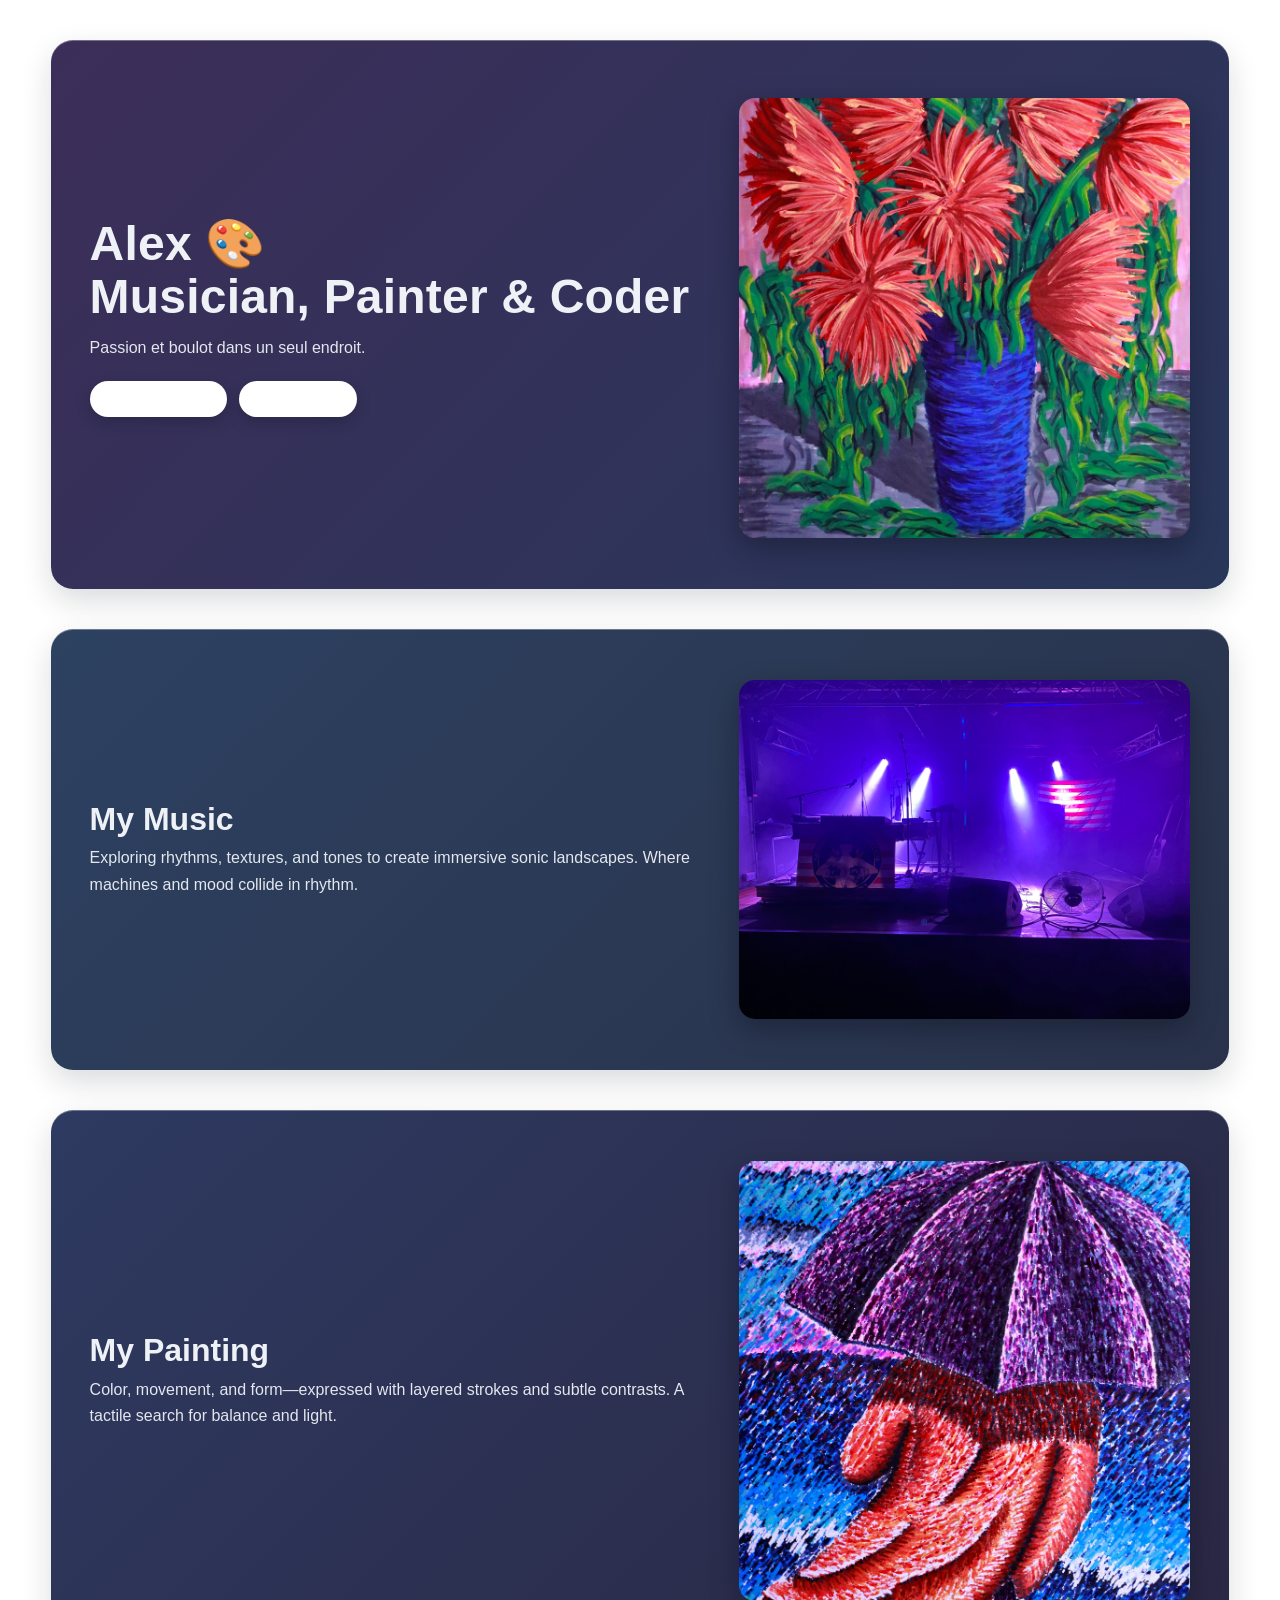
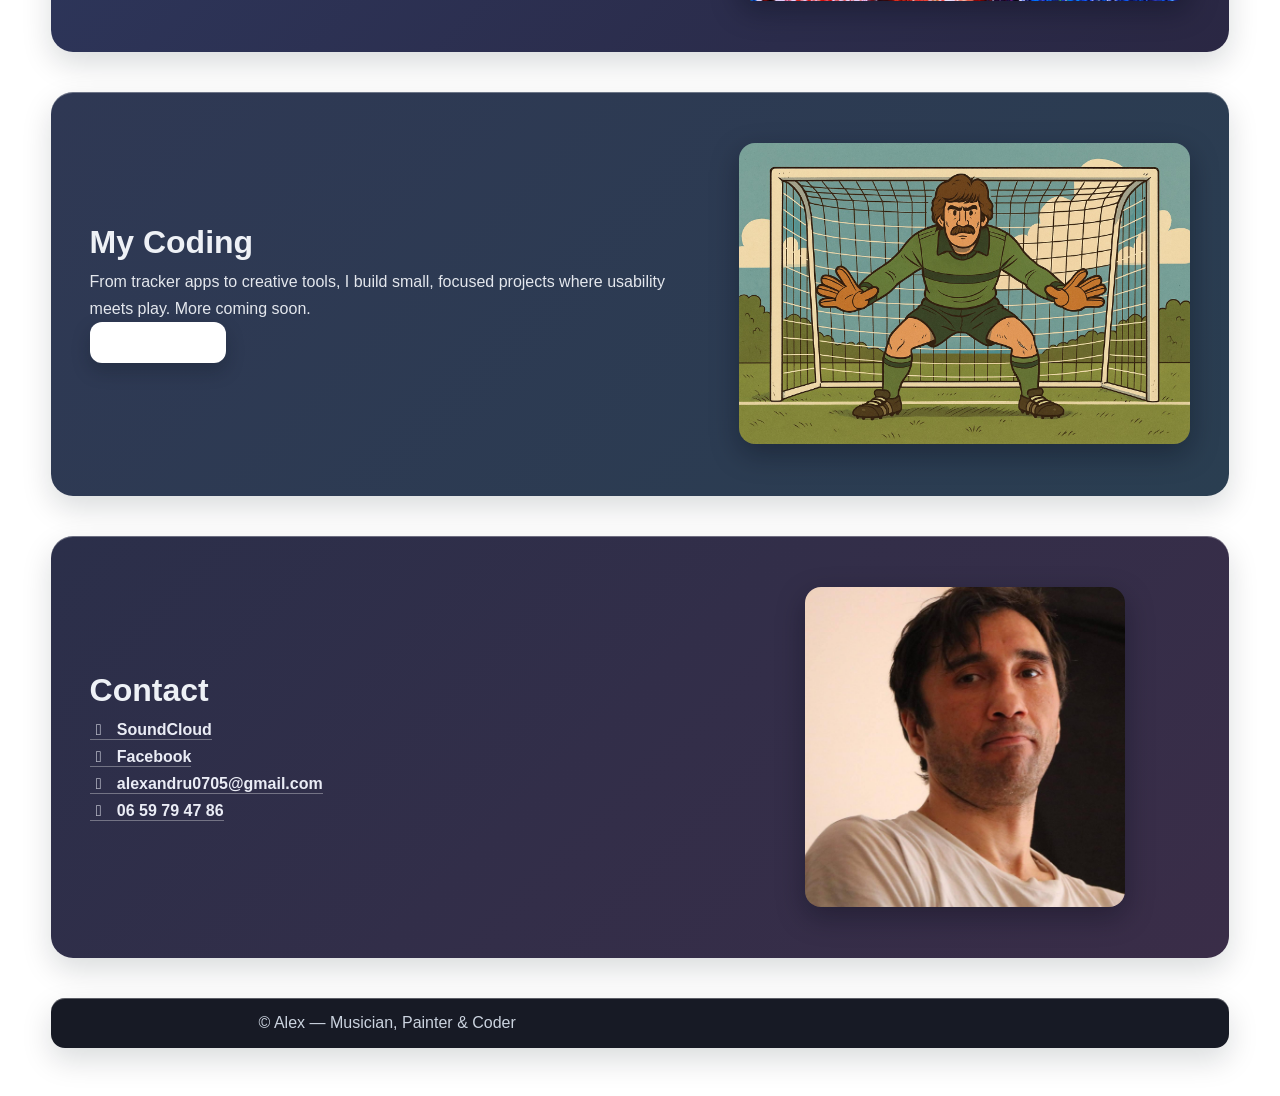
==== index.html @ 6da7e9a9 "Hero: add labeled SoundCloud and Facebook pills" ====
<!doctype html>
<html lang="en">
<head>
  <meta charset="utf-8" />
  <meta name="viewport" content="width=device-width, initial-scale=1" />
  <title>Alex — Musician, Painter & Coder</title>

  <!-- Fonts & Icons -->
  <link rel="stylesheet" href="assets/css/fontawesome-all.min.css" />

  <!-- Main styles -->
  <link rel="stylesheet" href="assets/css/main.css" />
  <meta name="description" content="Alex — Musician, Painter & Coder. Passion et boulot dans un seul endroit." />
</head>
<body>
  <div id="page-wrapper">
    <div id="wrapper">

      <!-- 1) HERO -->
      <section class="panel banner hero color1-alt">
        <div class="content">
          <h1 class="major">
            Alex 🎨<br />
            Musician, Painter &amp; Coder
          </h1>
          <p>Passion et boulot dans un seul endroit.</p>

          <ul class="actions hero-icons">
           <li>
             <a class="pill" href="https://soundcloud.com/chambre-quarante-six" target="_blank" rel="noopener">
              <i class="fab fa-soundcloud"></i>
                <span>SoundCloud</span>
             </a>
           </li>
           <li>
             <a class="pill" href="https://www.facebook.com/yourprofile" target="_blank" rel="noopener">
              <i class="fab fa-facebook-f"></i>
                <span>Facebook</span>
            </a>
           </li>
          </ul>
        </div>

        <div class="image">
          <img src="images/hero.JPG" alt="Hero artwork" />
        </div>
      </section>

      <!-- 2) MUSIC -->
      <section class="panel color2-alt">
        <div class="content">
          <h2 class="major">My Music</h2>
          <p>
            Exploring rhythms, textures, and tones to create immersive sonic landscapes.
            Where machines and mood collide in rhythm.
          </p>
        </div>
        <div class="image">
          <img src="images/music.jpg" alt="Live performance" />
        </div>
      </section>

      <!-- 3) PAINTING -->
      <section class="panel color3-alt">
        <div class="content">
          <h2 class="major">My Painting</h2>
          <p>
            Color, movement, and form—expressed with layered strokes and subtle contrasts.
            A tactile search for balance and light.
          </p>
        </div>
        <div class="image">
          <img src="images/painting.JPG" alt="Painting by Alex" />
        </div>
      </section>

      <!-- 4) CODING -->
      <section class="panel color2b-alt">
        <div class="content">
          <h2 class="major">My Coding</h2>
          <p>
            From tracker apps to creative tools, I build small, focused projects where usability meets play.
            More coming soon.
          </p>
          <a class="button" href="#" aria-label="View projects">View projects</a>
        </div>
        <div class="image">
          <img src="images/Dukadam.jpg" alt="Cartoon goalkeeper illustration" />
        </div>
      </section>

      <!-- 5) CONTACT -->
      <section class="panel color4-alt">
        <div class="content">
          <h2 class="major">Contact</h2>

          <ul class="contact-list">
            <li>
              <a href="https://soundcloud.com/" target="_blank" rel="noopener">
                <i class="fab fa-soundcloud"></i> SoundCloud
              </a>
            </li>
            <li>
              <a href="https://facebook.com/" target="_blank" rel="noopener">
                <i class="fab fa-facebook-f"></i> Facebook
              </a>
            </li>
            <li>
              <a href="mailto:alexandru0705@gmail.com">
                <i class="far fa-envelope"></i> alexandru0705@gmail.com
              </a>
            </li>
            <li>
              <a href="tel:+33659794786">
                <i class="fas fa-phone"></i> 06 59 79 47 86
              </a>
            </li>
          </ul>
        </div>

        <div class="image image-portrait">
          <img src="images/Alex.jpg" alt="Alex portrait" />
        </div>
      </section>

      <footer class="panel footer color4b-alt">
        <p>© Alex — Musician, Painter & Coder</p>
      </footer>

    </div>
  </div>
</body>
</html>
---- assets/css/main.css ----
/* =============== RESET =============== */
* { margin: 0; padding: 0; box-sizing: border-box; }

html, body { height: 100%; }

body {
  font-family: -apple-system, BlinkMacSystemFont, "Segoe UI", Roboto, Inter, Arial, sans-serif;
  background: #fff;         /* no dull grey — clean base */
  color: #0f1115;
  -webkit-font-smoothing: antialiased;
  -moz-osx-font-smoothing: grayscale;
}

/* =============== WRAPPER =============== */
#page-wrapper { width: 100%; overflow-x: hidden; }
#wrapper      { width: 100%; }

/* Shared card panel layout: text left, image right */
.panel {
  width: min(1200px, 92%);
  margin: 2.5rem auto;
  padding: 3.2rem clamp(1.5rem, 3vw, 3rem);
  display: grid;
  grid-template-columns: 1.15fr 0.85fr;
  align-items: center;
  gap: clamp(1.5rem, 3vw, 3rem);
  border-radius: 22px;
  box-shadow:
    0 12px 30px rgba(10, 20, 30, 0.15),
    0 1px 0 rgba(255, 255, 255, 0.3) inset;
  position: relative;
  isolation: isolate;
}

/* Soft gradient “ethereal” skins */
.color1-alt {
  background: linear-gradient(135deg, #3c2e59 0%, #28365a 100%);
  color: #eef1f6;
}
.color2-alt {
  background: linear-gradient(135deg, #2d4161 0%, #29324a 100%);
  color: #eef1f6;
}
.color3-alt {
  background: linear-gradient(135deg, #2e3a61 0%, #2a2743 100%);
  color: #eef1f6;
}
.color2b-alt {
  background: linear-gradient(135deg, #2f3854 0%, #2a3e51 100%);
  color: #eef1f6;
}
.color4-alt {
  background: linear-gradient(135deg, #2b2f4a 0%, #3a2d48 100%);
  color: #eef1f6;
}
.color4b-alt {
  background: #171a25;
  color: #cbd3df;
  width: min(1200px, 92%);
  margin: 1.5rem auto 3rem;
  padding: 1rem 1.25rem;
  border-radius: 14px;
  text-align: center;
}

/* Content column */
.panel .content { max-width: 640px; }
.panel .content p { line-height: 1.65; opacity: 0.95; }

/* Headings */
h1.major {
  font-size: clamp(1.9rem, 3.2vw + 0.6rem, 3rem);
  line-height: 1.1;
  letter-spacing: 0.2px;
  margin-bottom: 0.75rem;
}
h2.major {
  font-size: clamp(1.4rem, 2.2vw + 0.6rem, 2rem);
  line-height: 1.15;
  margin-bottom: 0.5rem;
}

/* Image column */
.panel .image {
  text-align: right;
}
.panel .image img {
  width: 100%;
  max-height: 440px;
  object-fit: cover;
  border-radius: 16px;
  box-shadow: 0 10px 28px rgba(5, 10, 20, 0.35);
  display: block;
}
.image-portrait img {
  max-width: 320px;
  max-height: 420px;
  object-fit: cover;
  margin-inline: auto;
  border-radius: 18px;
}

/* Hero tweaks */
.banner.hero {
  padding-top: 3.6rem;
}
.banner.hero .content p { margin-top: 0.4rem; margin-bottom: 1.2rem; }

/* Icon pills */
.hero-icons {
  list-style: none;
  display: flex;
  gap: 0.75rem;
  margin-top: 0.6rem;
}
.pill {
  --pill-bg: #ffffff;
  --pill-fg: #1b2330;
  display: inline-flex;
  gap: 0.5rem;
  align-items: center;
  padding: 0.55rem 0.9rem;
  border-radius: 999px;
  background: var(--pill-bg);
  color: var(--pill-fg);
  text-decoration: none;
  font-weight: 600;
  box-shadow: 0 6px 14px rgba(10, 20, 30, 0.25);
}
.pill:hover { transform: translateY(-1px); }
.pill i { font-size: 1rem; }

/* Generic button */
.button {
  display: inline-block;
  background: #ffffff;
  color: #1b2230;
  font-weight: 700;
  padding: 0.7rem 1.05rem;
  border-radius: 12px;
  text-decoration: none;
  box-shadow: 0 8px 18px rgba(10, 18, 28, 0.25);
}
.button:hover { transform: translateY(-1px); }

/* Contact list */
.contact-list {
  list-style: none;
  margin-top: 0.75rem;
  display: grid;
  gap: 0.5rem;
}
.contact-list li a {
  display: inline-flex;
  gap: 0.55rem;
  align-items: center;
  text-decoration: none;
  color: #f5f7ff;
  font-weight: 600;
  opacity: 0.95;
}
.contact-list li a:hover { opacity: 1; }
.contact-list i { width: 1.15em; text-align: center; }

/* Accessibility: keep link text readable on gradients */
.panel a { color: #fff; text-decoration: none; border-bottom: 1px solid rgba(255,255,255,.35); }
.panel a:hover { border-bottom-color: rgba(255,255,255,.7); }

/* =============== RESPONSIVE =============== */
@media (max-width: 960px) {
  .panel {
    grid-template-columns: 1fr;
    text-align: center;
  }
  .panel .image { order: 2; text-align: center; }
  .panel .content { order: 1; justify-self: center; }
  .hero-icons { justify-content: center; }
}
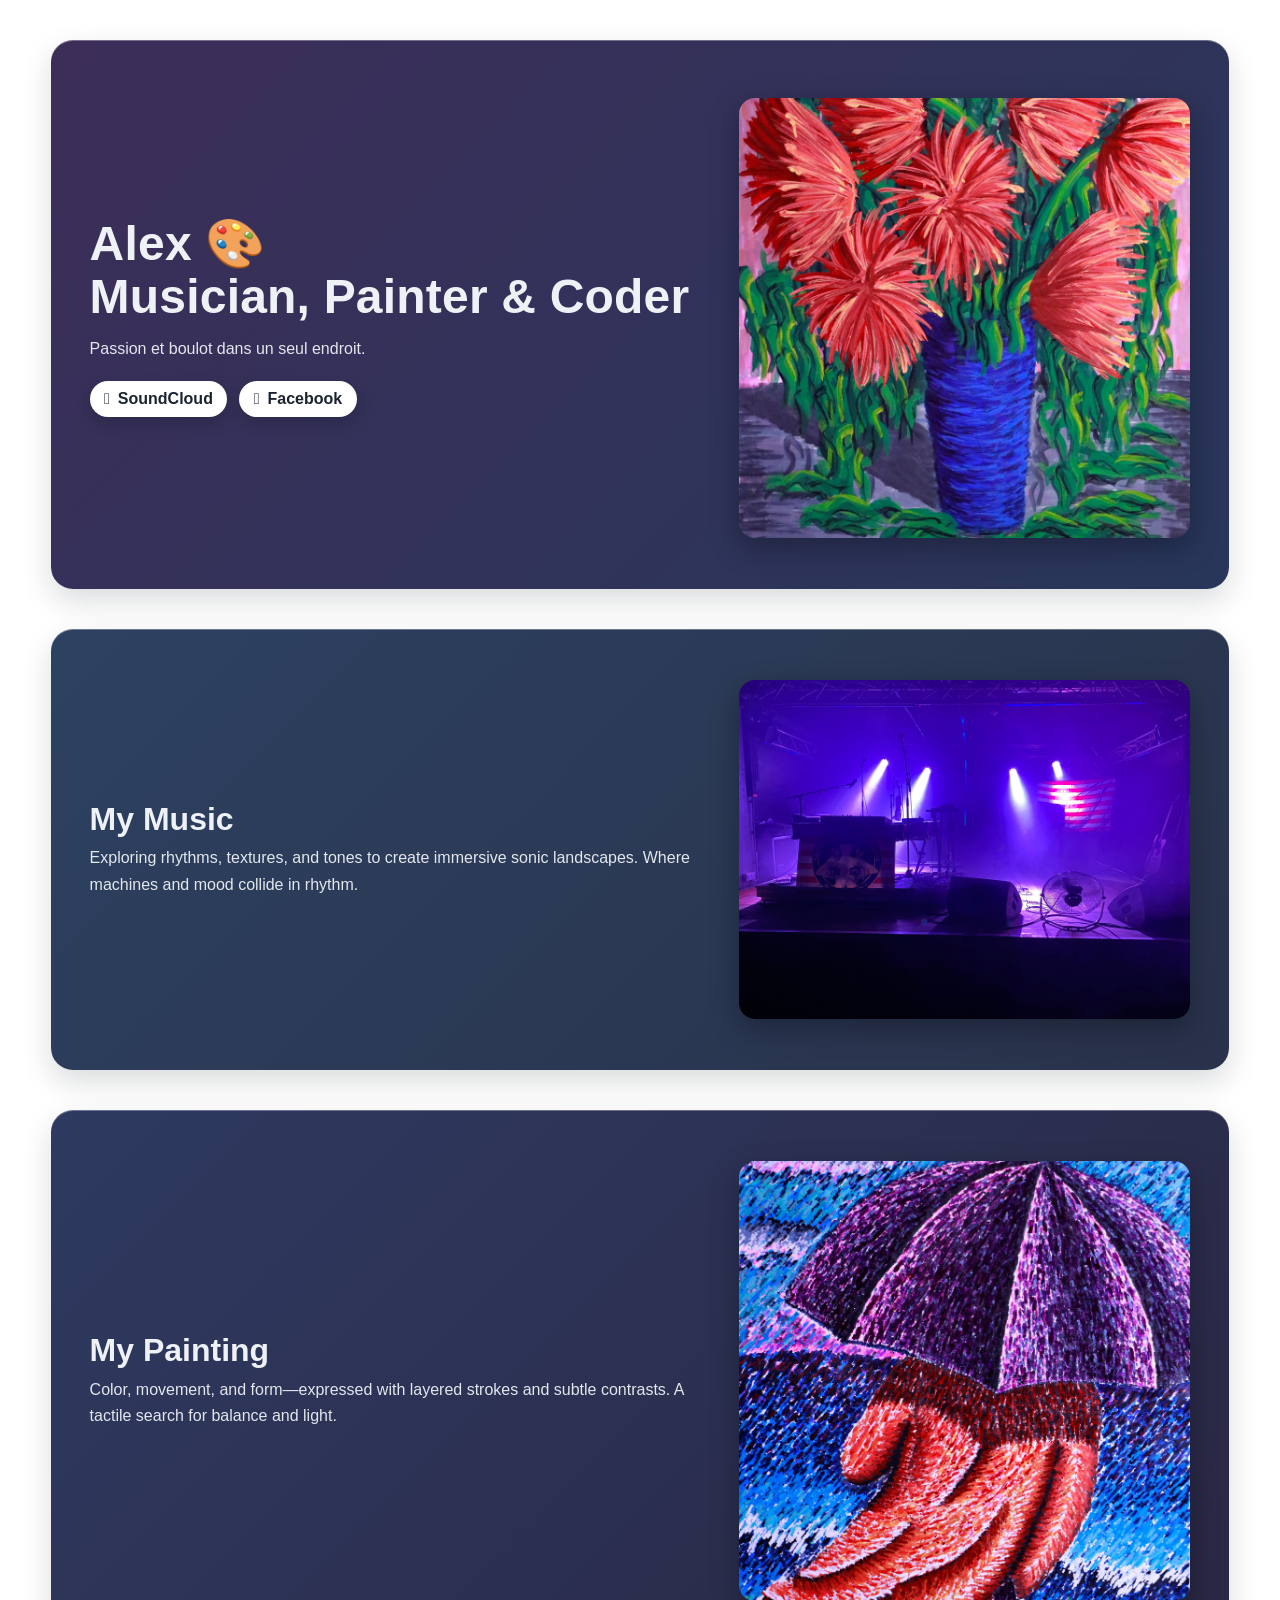
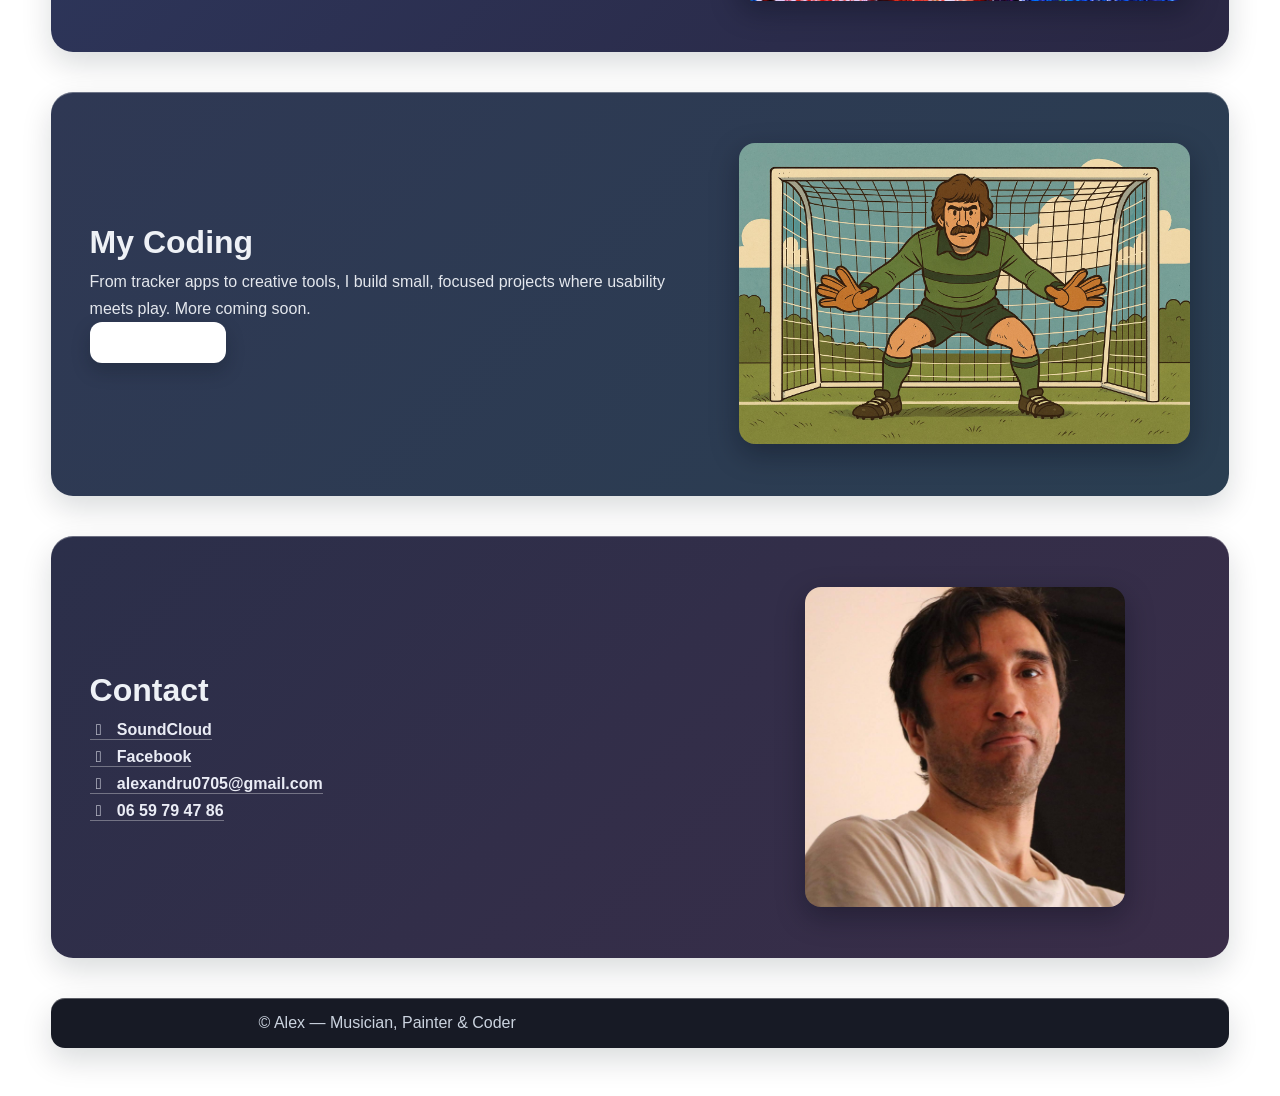
==== commit 58b82271: "Update Facebook link in index.html" ====
--- a/index.html
+++ b/index.html
@@ -33,7 +33,7 @@
              </a>
            </li>
            <li>
-             <a class="pill" href="https://www.facebook.com/yourprofile" target="_blank" rel="noopener">
+             <a class="pill" href="https://www.facebook.com/lachambre46/" target="_blank" rel="noopener">
               <i class="fab fa-facebook-f"></i>
                 <span>Facebook</span>
             </a>
--- a/assets/css/main.css
+++ b/assets/css/main.css
@@ -175,4 +175,16 @@
   .panel .image { order: 2; text-align: center; }
   .panel .content { order: 1; justify-self: center; }
   .hero-icons { justify-content: center; }
-}+}
+/* --- Pill text fix (override .panel a) --- */
+.panel a.pill {
+  color: var(--pill-fg) !important;
+  border-bottom: none !important;
+}
+.panel a.pill:hover { border-bottom: none !important; }
+.panel a.pill i { color: var(--pill-fg); }
+/* --- Pill text fix (override generic .panel a) --- */
+.panel a.pill { color: var(--pill-fg) !important; border-bottom: none !important; }
+.panel a.pill:hover { border-bottom: none !important; }
+.panel a.pill i { color: var(--pill-fg); }
+.hero-icons .pill span { display: inline; white-space: nowrap; }
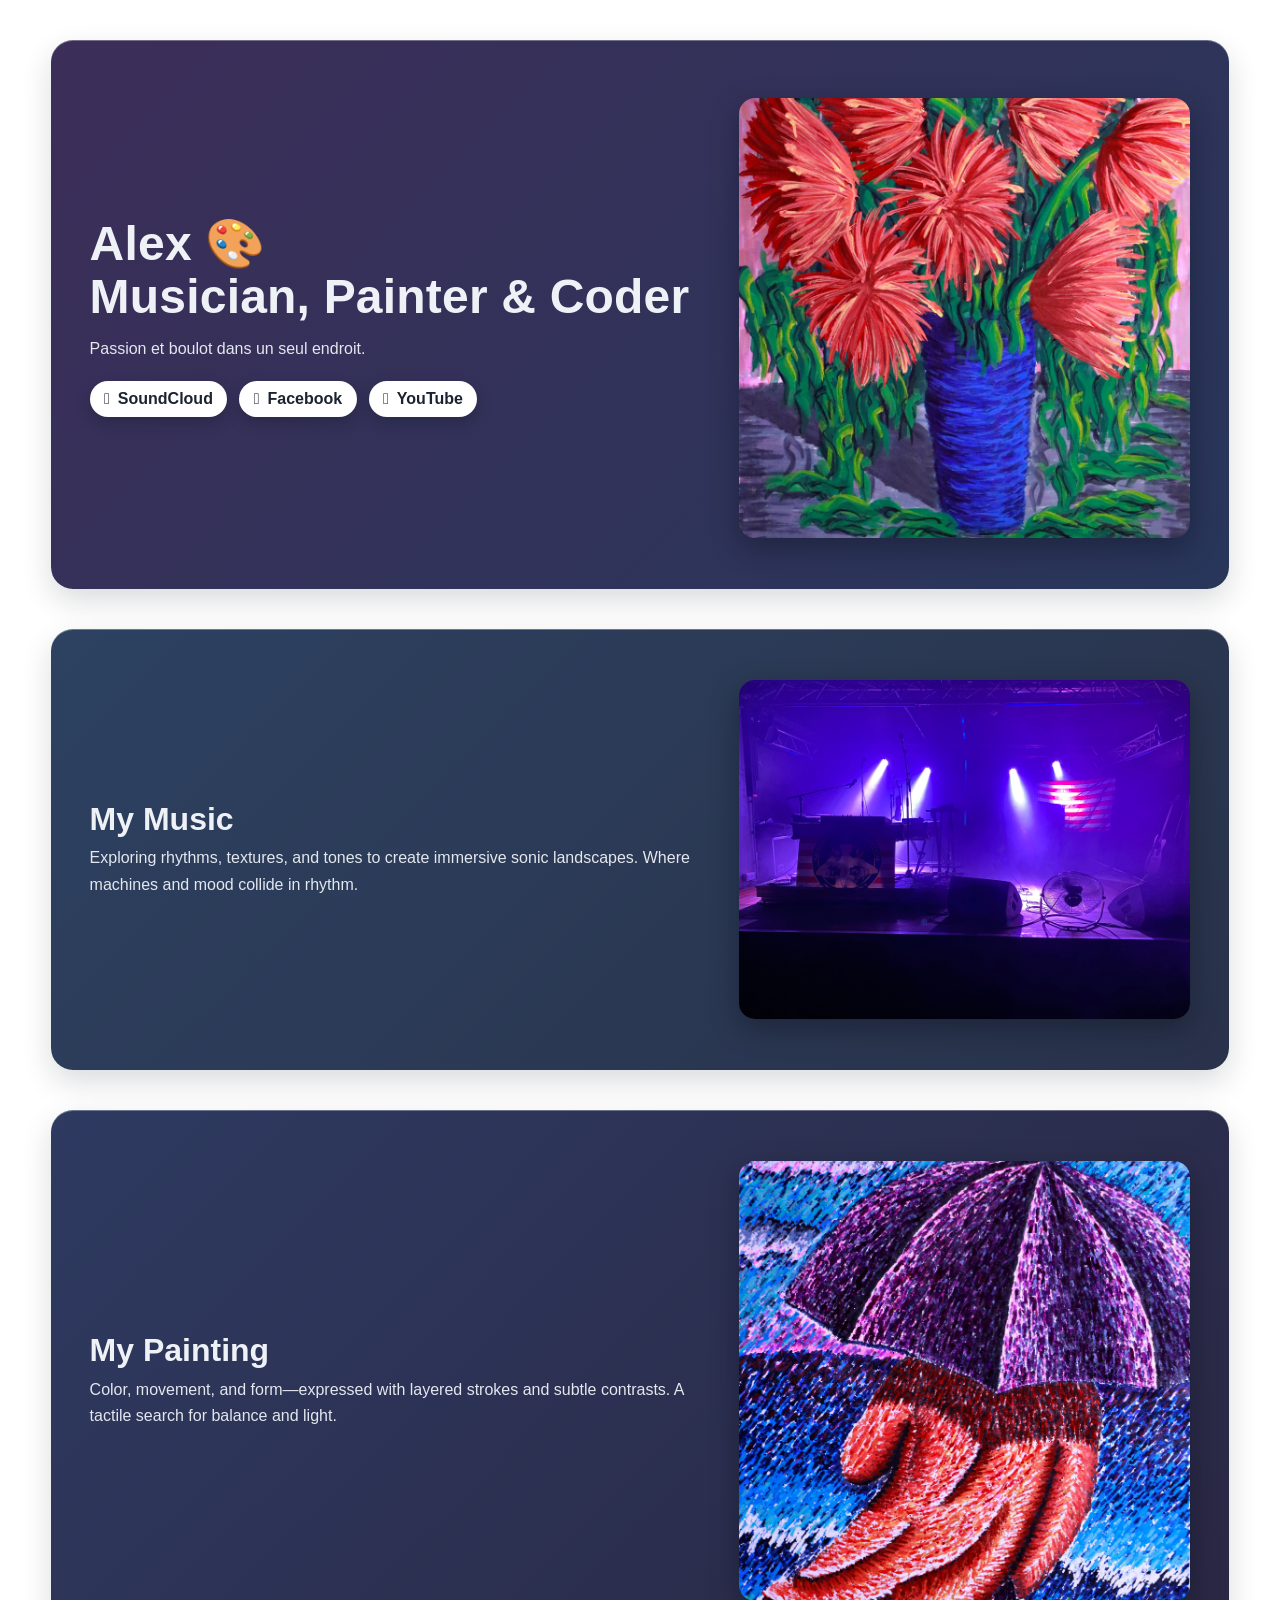
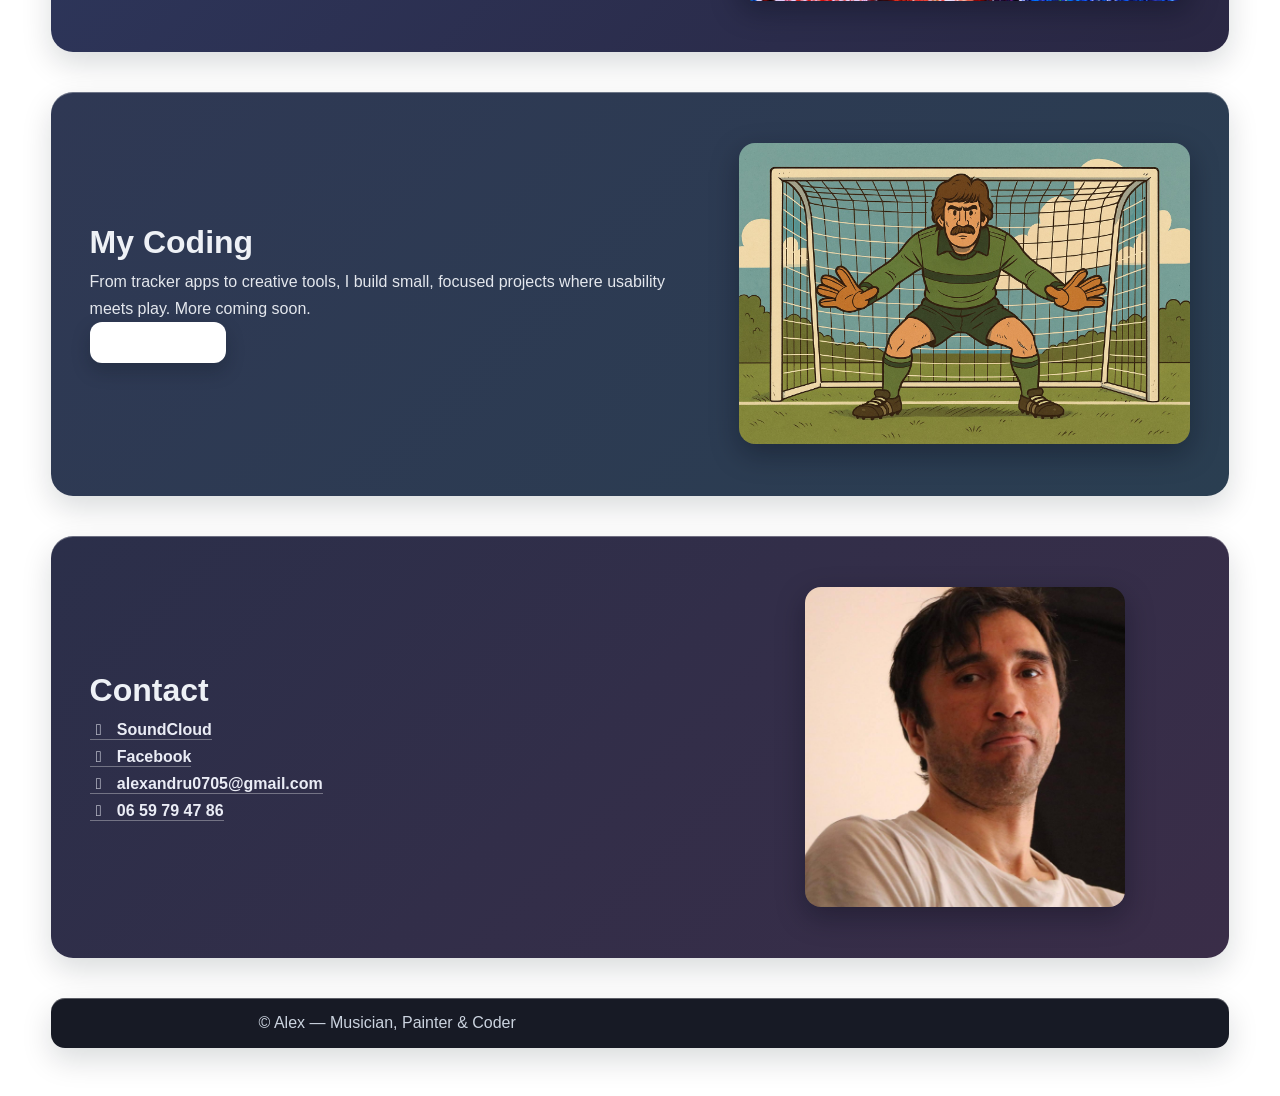
==== commit 28e4afd9: "Add YouTube link in hero block" ====
--- a/index.html
+++ b/index.html
@@ -37,6 +37,12 @@
               <i class="fab fa-facebook-f"></i>
                 <span>Facebook</span>
             </a>
+           </li>
+           <li>
+             <a class="pill" href="https://www.youtube.com/@chambre466" target="_blank" rel="noopener">
+              <i class="fab fa-youtube"></i>
+                <span>YouTube</span>
+             </a>
            </li>
           </ul>
         </div>
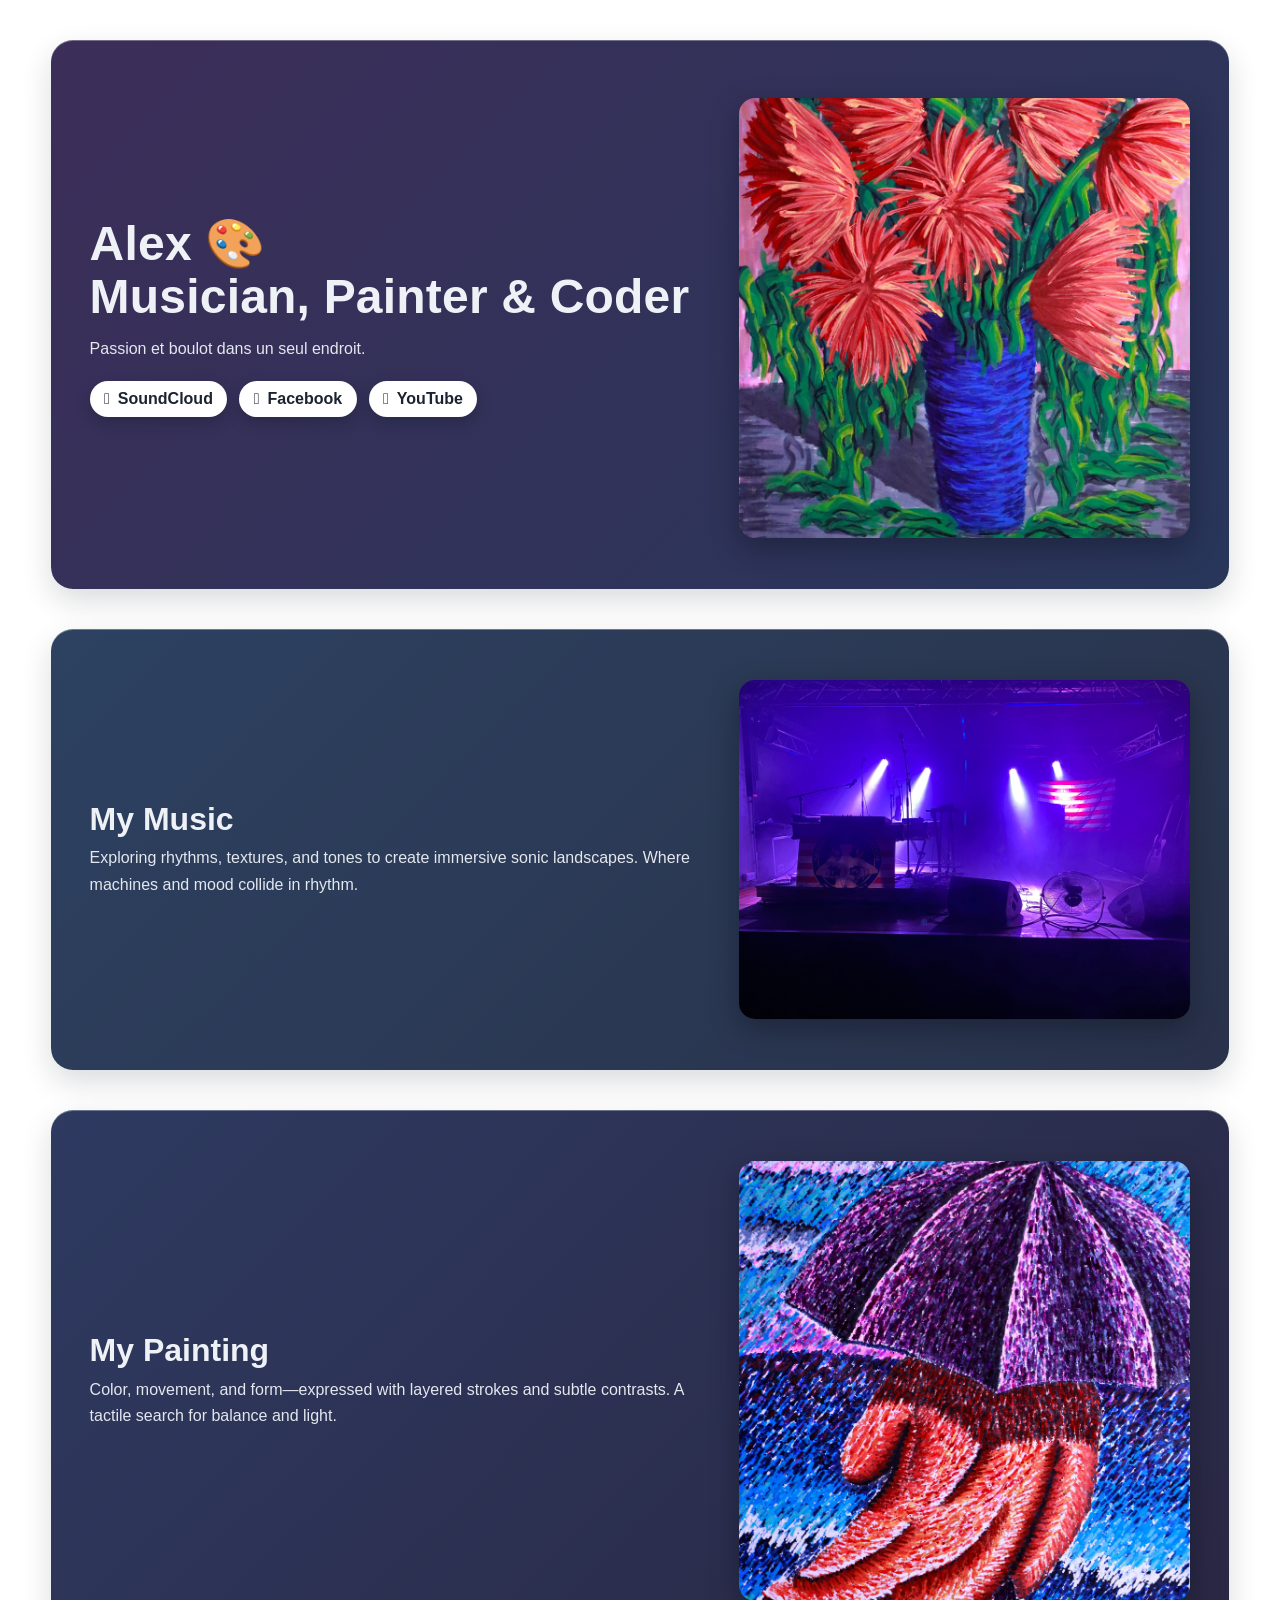
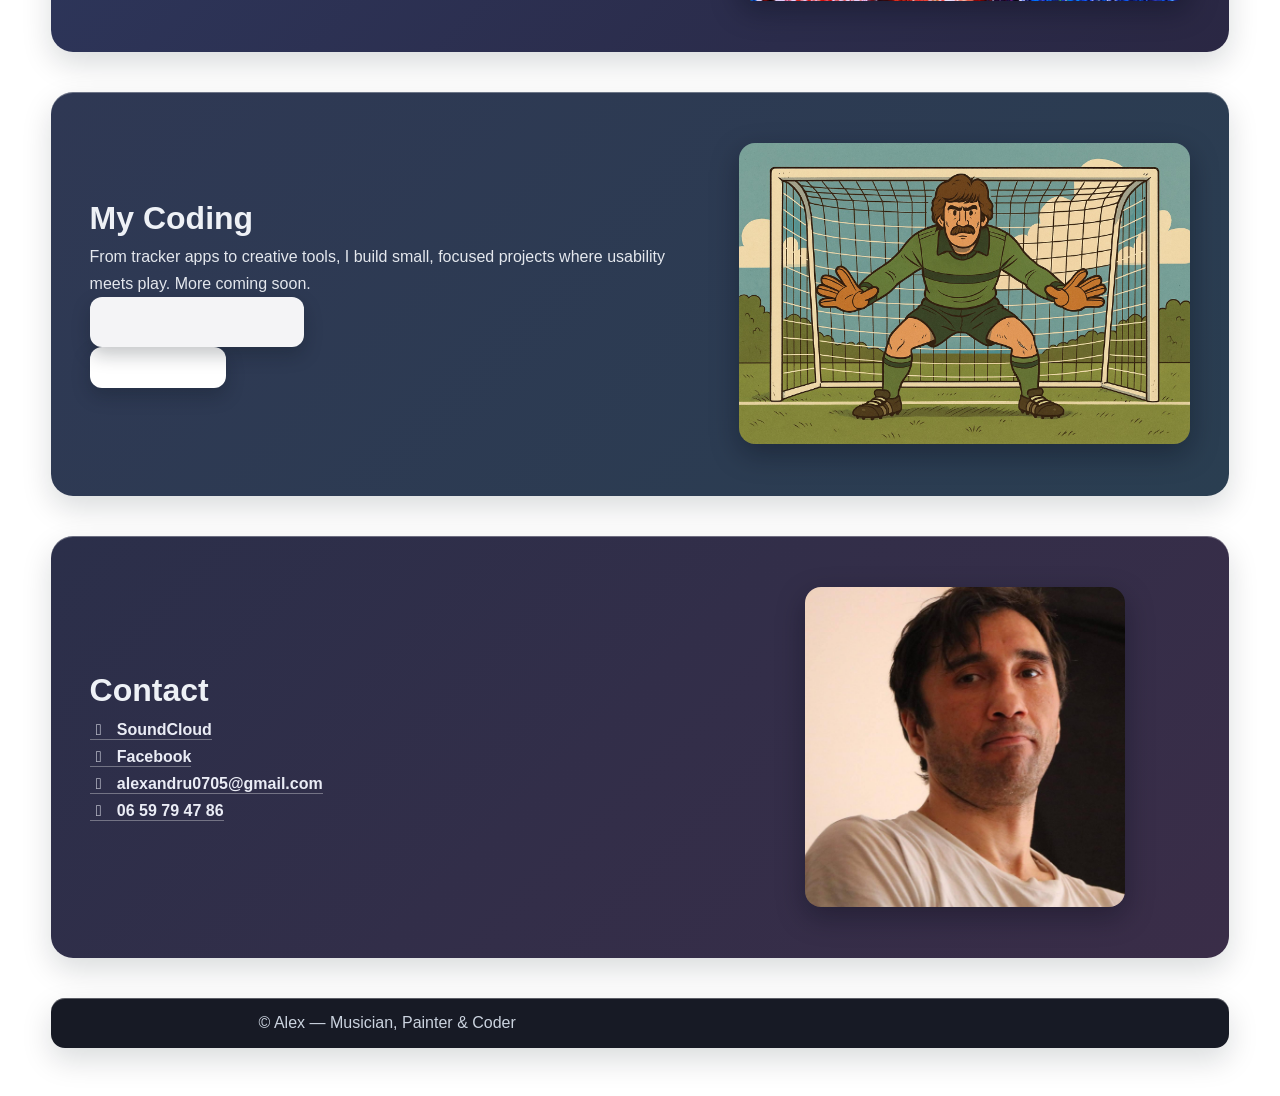
==== commit d0432f1b: "Added Habit Tracker support email link" ====
--- a/index.html
+++ b/index.html
@@ -88,6 +88,11 @@
             From tracker apps to creative tools, I build small, focused projects where usability meets play.
             More coming soon.
           </p>
+          <p>
+           <a class="button" href="mailto:alexandru0705@gmail.com?subject=Support%20Request%20%E2%80%93%20Habit%20Tracker">
+                    Support – Habit Tracker
+           </a>
+          </p>
           <a class="button" href="#" aria-label="View projects">View projects</a>
         </div>
         <div class="image">
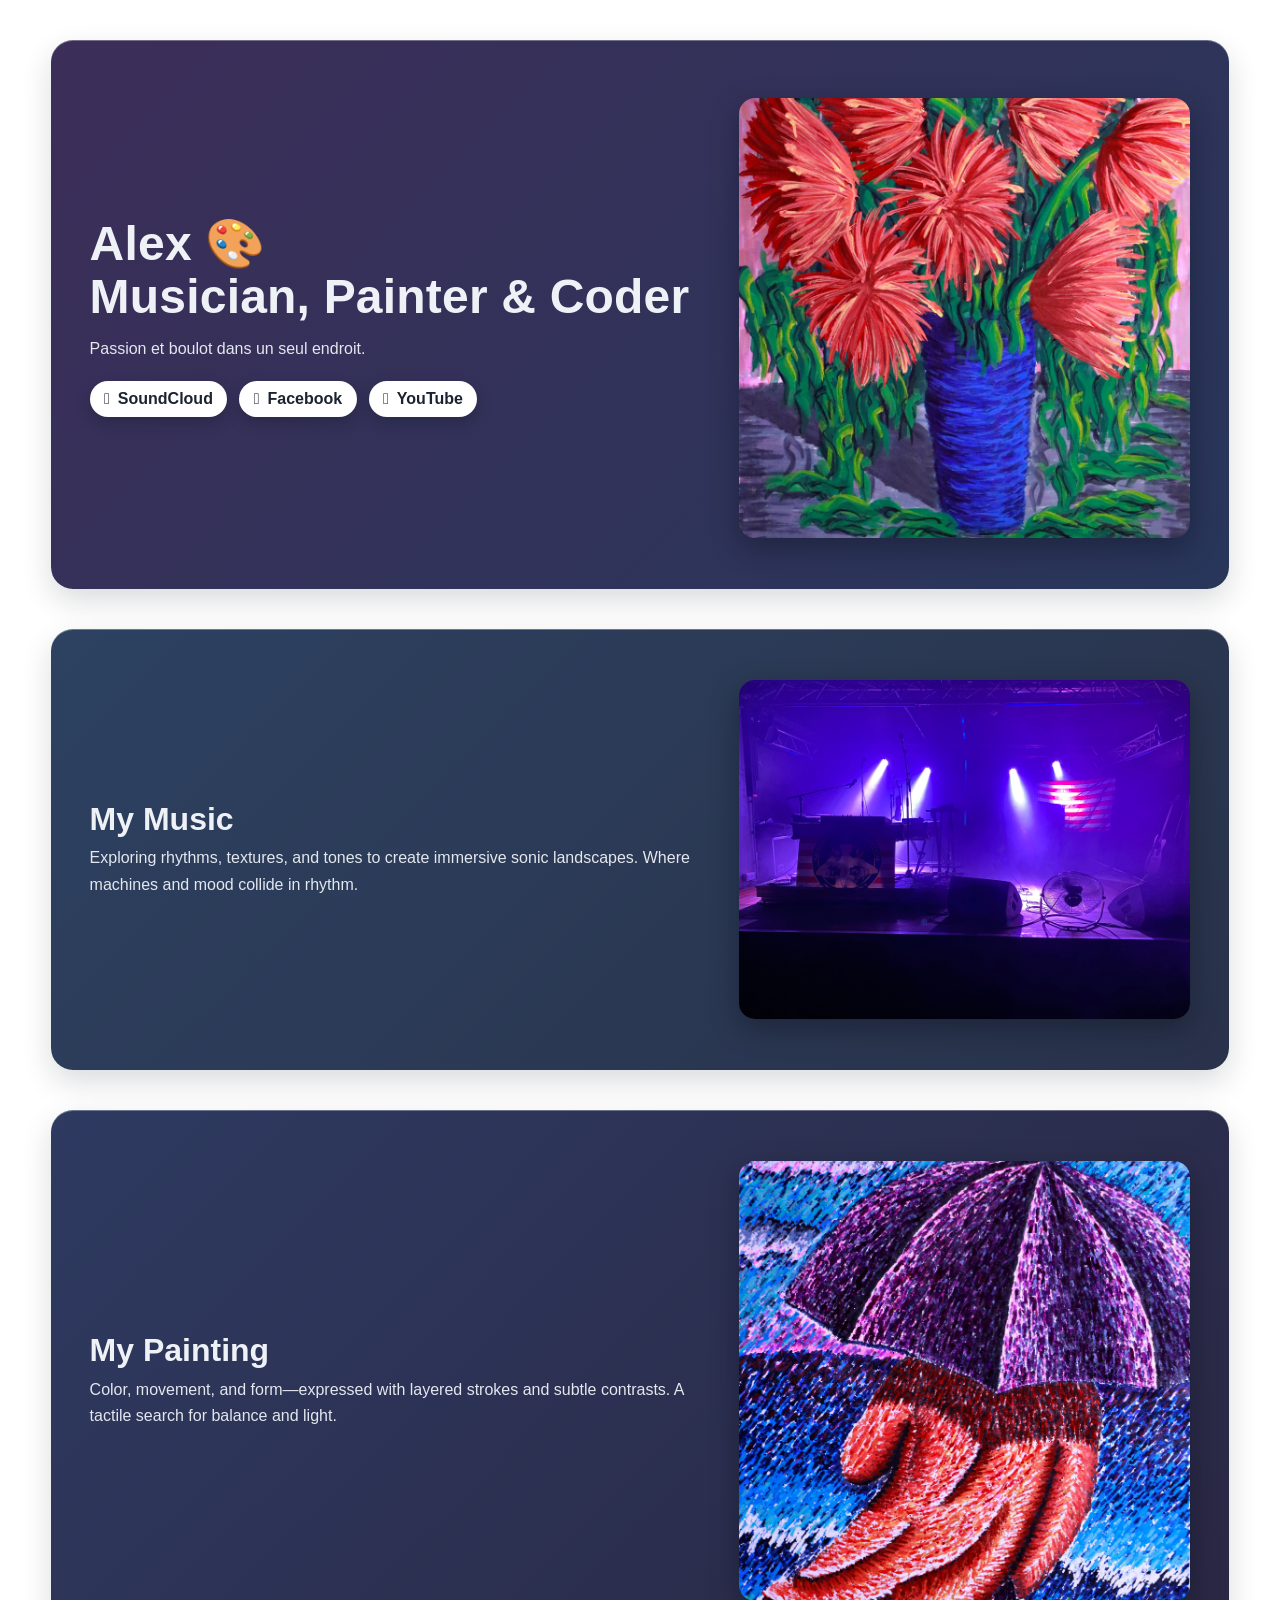
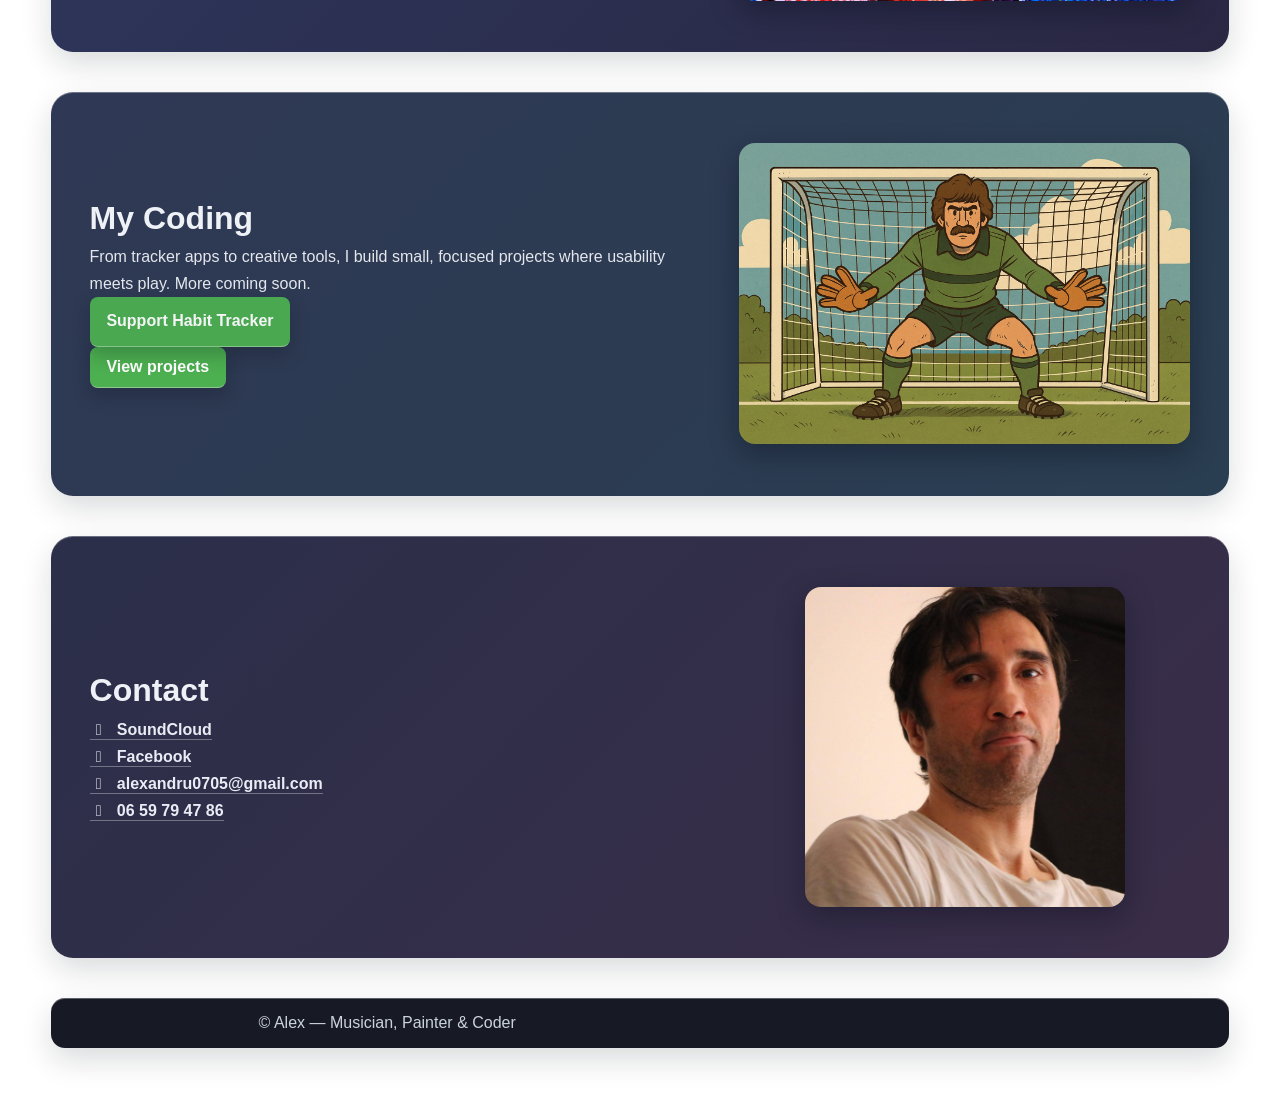
==== commit b72e7d2b: "Added Habit Tracker support email link" ====
--- a/index.html
+++ b/index.html
@@ -89,10 +89,10 @@
             More coming soon.
           </p>
           <p>
-           <a class="button" href="mailto:alexandru0705@gmail.com?subject=Support%20Request%20%E2%80%93%20Habit%20Tracker">
-                    Support – Habit Tracker
-           </a>
-          </p>
+            <a class="button" href="mailto:alexandru0705@gmail.com?subject=Support%20Request%20%E2%80%93%20Habit%20Tracker">
+                 Support Habit Tracker
+            </a>
+           </p>
           <a class="button" href="#" aria-label="View projects">View projects</a>
         </div>
         <div class="image">
--- a/assets/css/main.css
+++ b/assets/css/main.css
@@ -133,11 +133,12 @@
 /* Generic button */
 .button {
   display: inline-block;
-  background: #ffffff;
-  color: #1b2230;
+  background: #4CAF50;
+  color: #fff;
   font-weight: 700;
+  font-size: 1em;
   padding: 0.7rem 1.05rem;
-  border-radius: 12px;
+  border-radius: 8px;
   text-decoration: none;
   box-shadow: 0 8px 18px rgba(10, 18, 28, 0.25);
 }
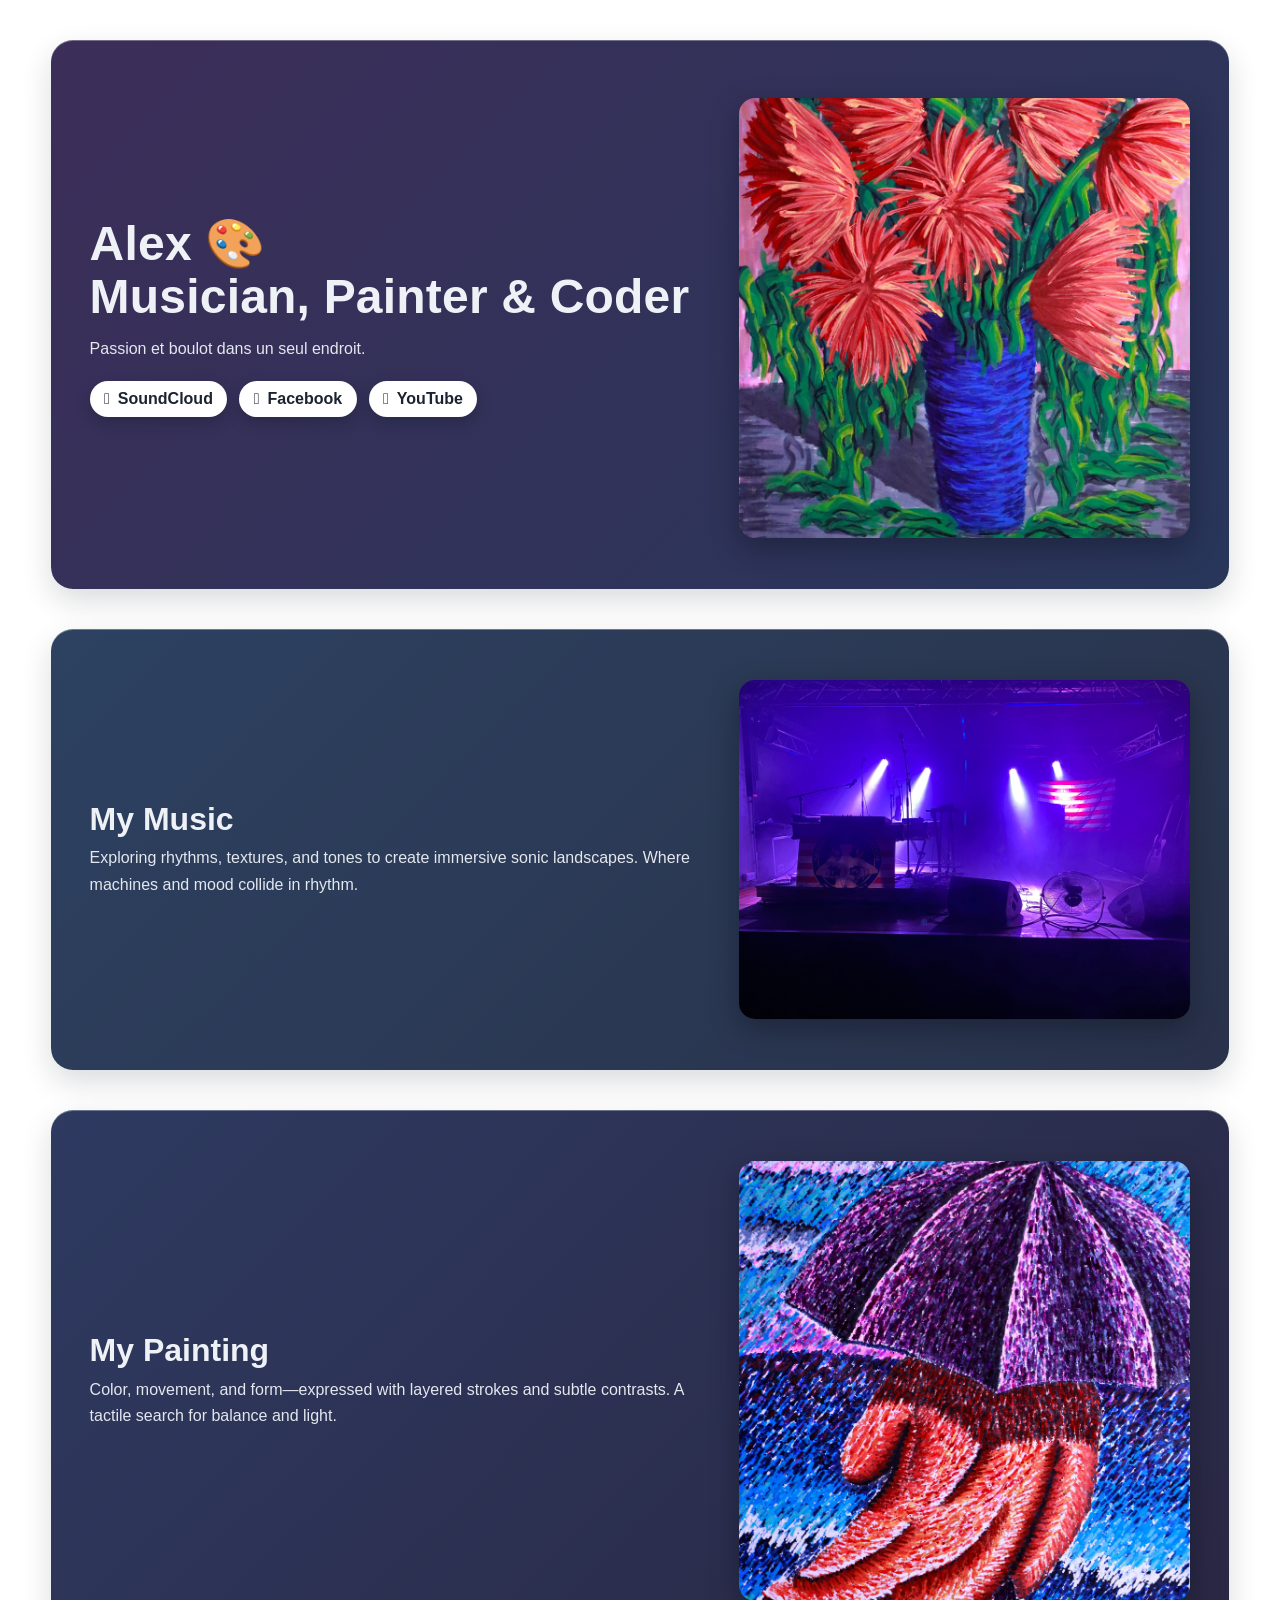
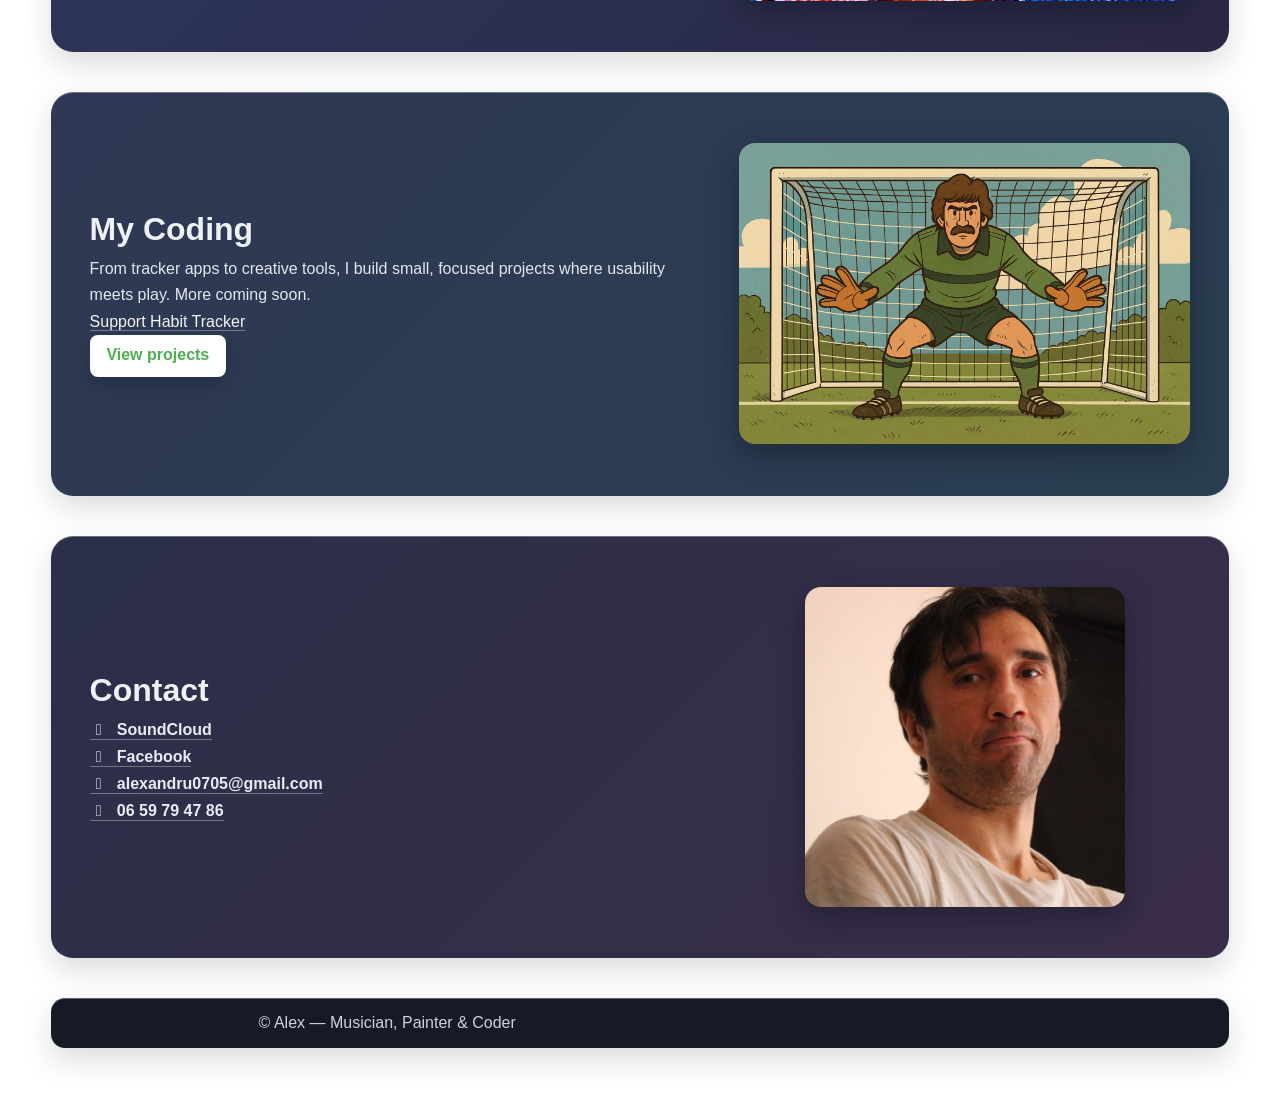
==== commit 29fc0c30: "Added Habit Tracker support email link" ====
--- a/index.html
+++ b/index.html
@@ -89,10 +89,10 @@
             More coming soon.
           </p>
           <p>
-            <a class="button" href="mailto:alexandru0705@gmail.com?subject=Support%20Request%20%E2%80%93%20Habit%20Tracker">
+           <a href="mailto:alexandru0705@gmail.com?subject=Support%20Request%20Habit%20Tracker">
                  Support Habit Tracker
-            </a>
-           </p>
+           </a>
+          </p>
           <a class="button" href="#" aria-label="View projects">View projects</a>
         </div>
         <div class="image">
--- a/assets/css/main.css
+++ b/assets/css/main.css
@@ -133,8 +133,8 @@
 /* Generic button */
 .button {
   display: inline-block;
-  background: #4CAF50;
-  color: #fff;
+  background: #fff !important;
+  color: #4CAF50 !important;
   font-weight: 700;
   font-size: 1em;
   padding: 0.7rem 1.05rem;
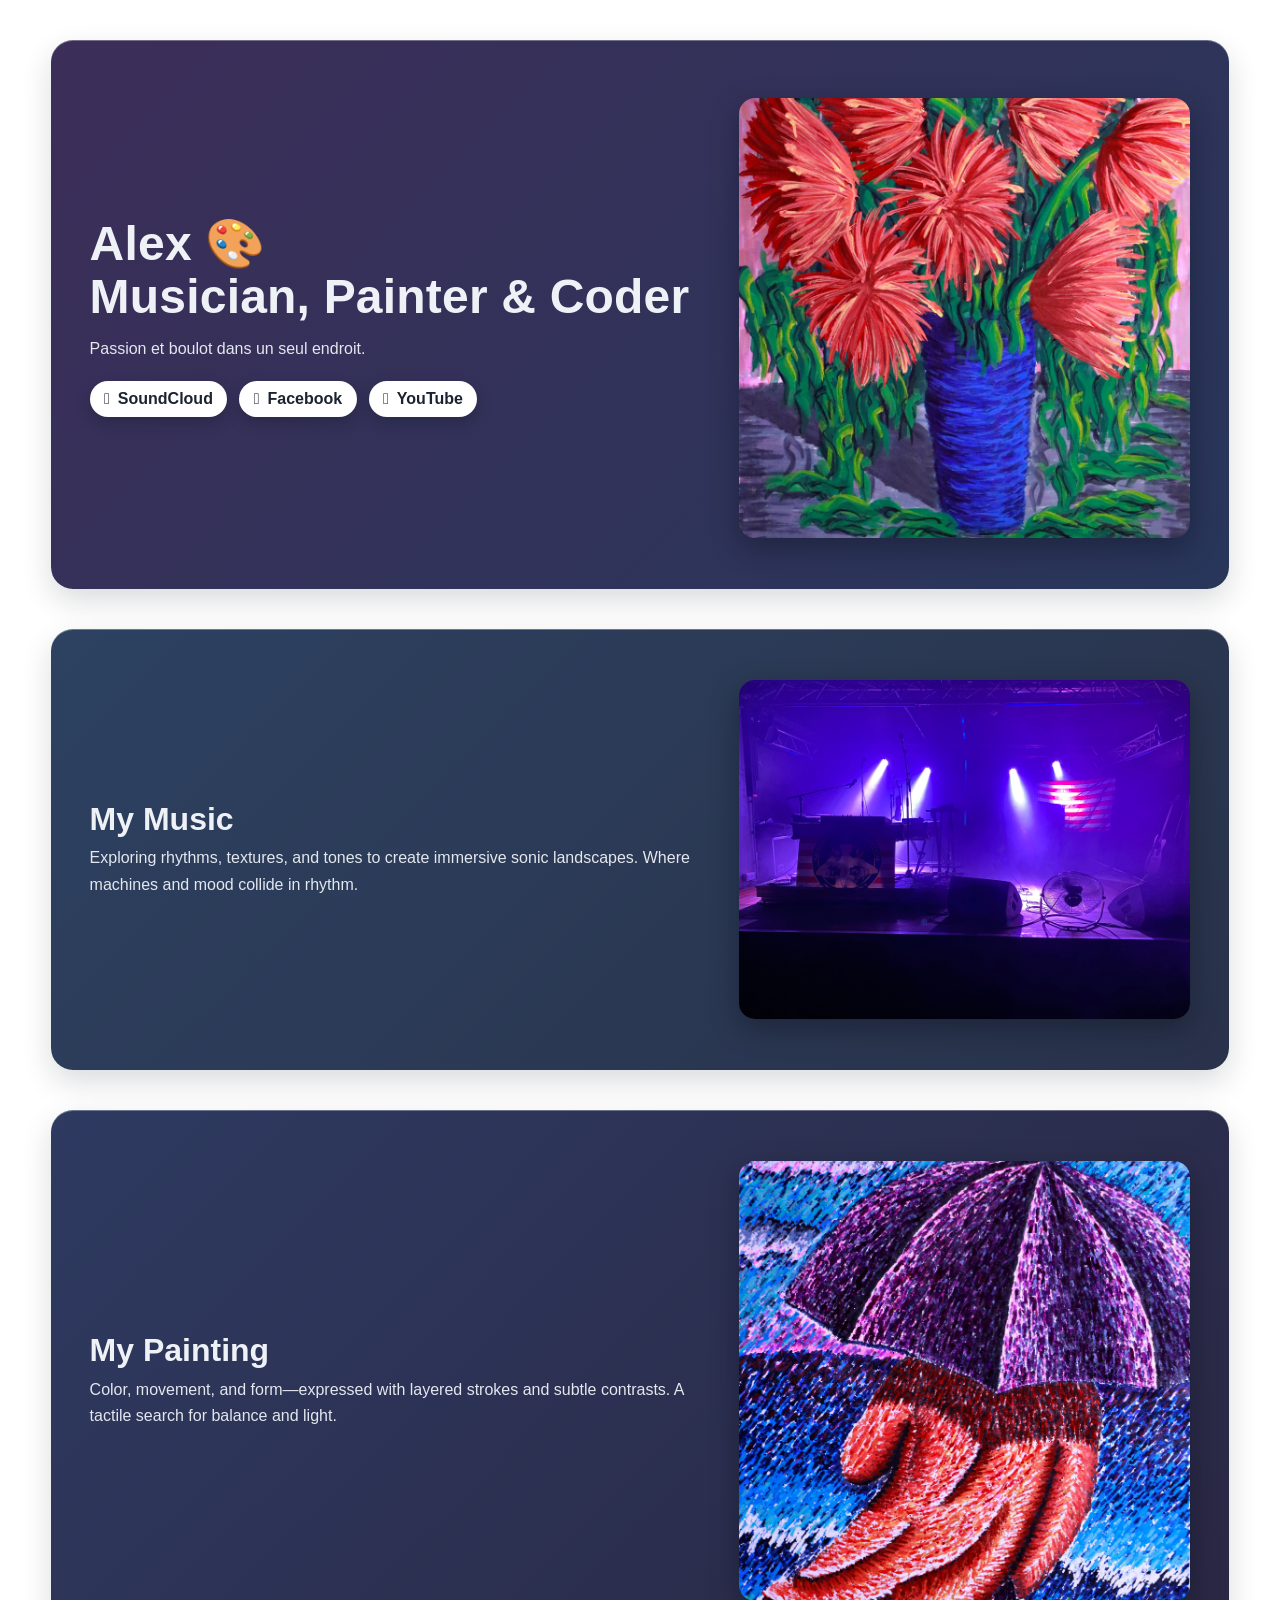
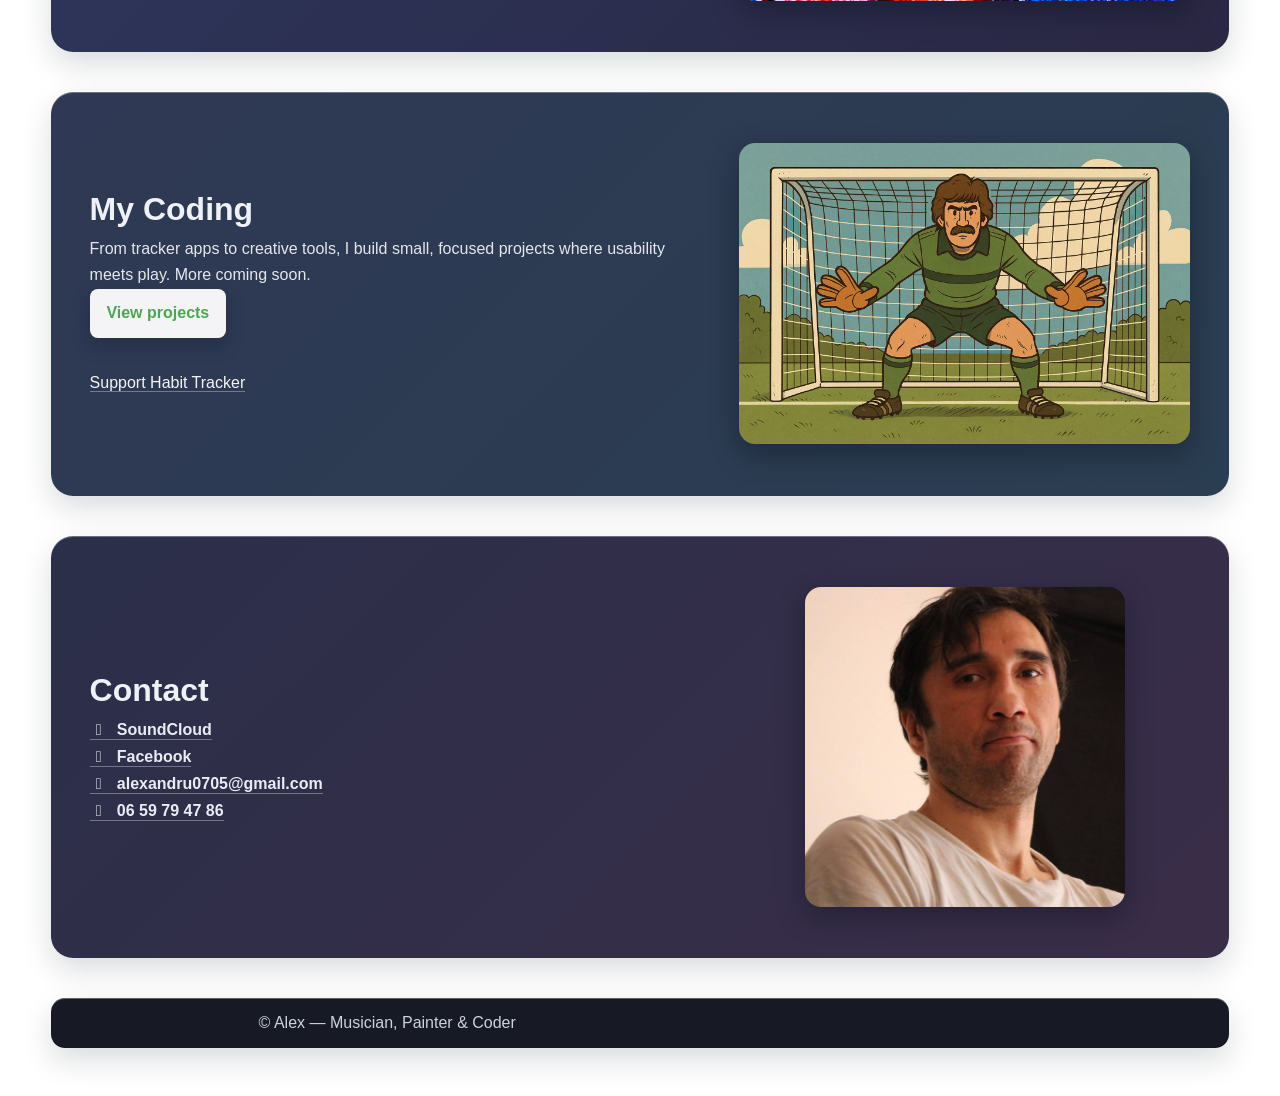
==== commit 39ee1e52: "Moved Support Habit Tracker link under View projects button with spacing" ====
--- a/index.html
+++ b/index.html
@@ -89,11 +89,16 @@
             More coming soon.
           </p>
           <p>
-           <a href="mailto:alexandru0705@gmail.com?subject=Support%20Request%20Habit%20Tracker">
-                 Support Habit Tracker
-           </a>
+           <p>
+            <a class="button" href="#" aria-label="View projects">View projects</a>
+           </p>
+
+              <!-- Add some spacing before the support link -->
+          <p style="margin-top: 2rem;">
+            <a href="mailto:alexandru0705@gmail.com?subject=Support%20Request%20Habit%20Tracker">
+                     Support Habit Tracker
+            </a>
           </p>
-          <a class="button" href="#" aria-label="View projects">View projects</a>
         </div>
         <div class="image">
           <img src="images/Dukadam.jpg" alt="Cartoon goalkeeper illustration" />
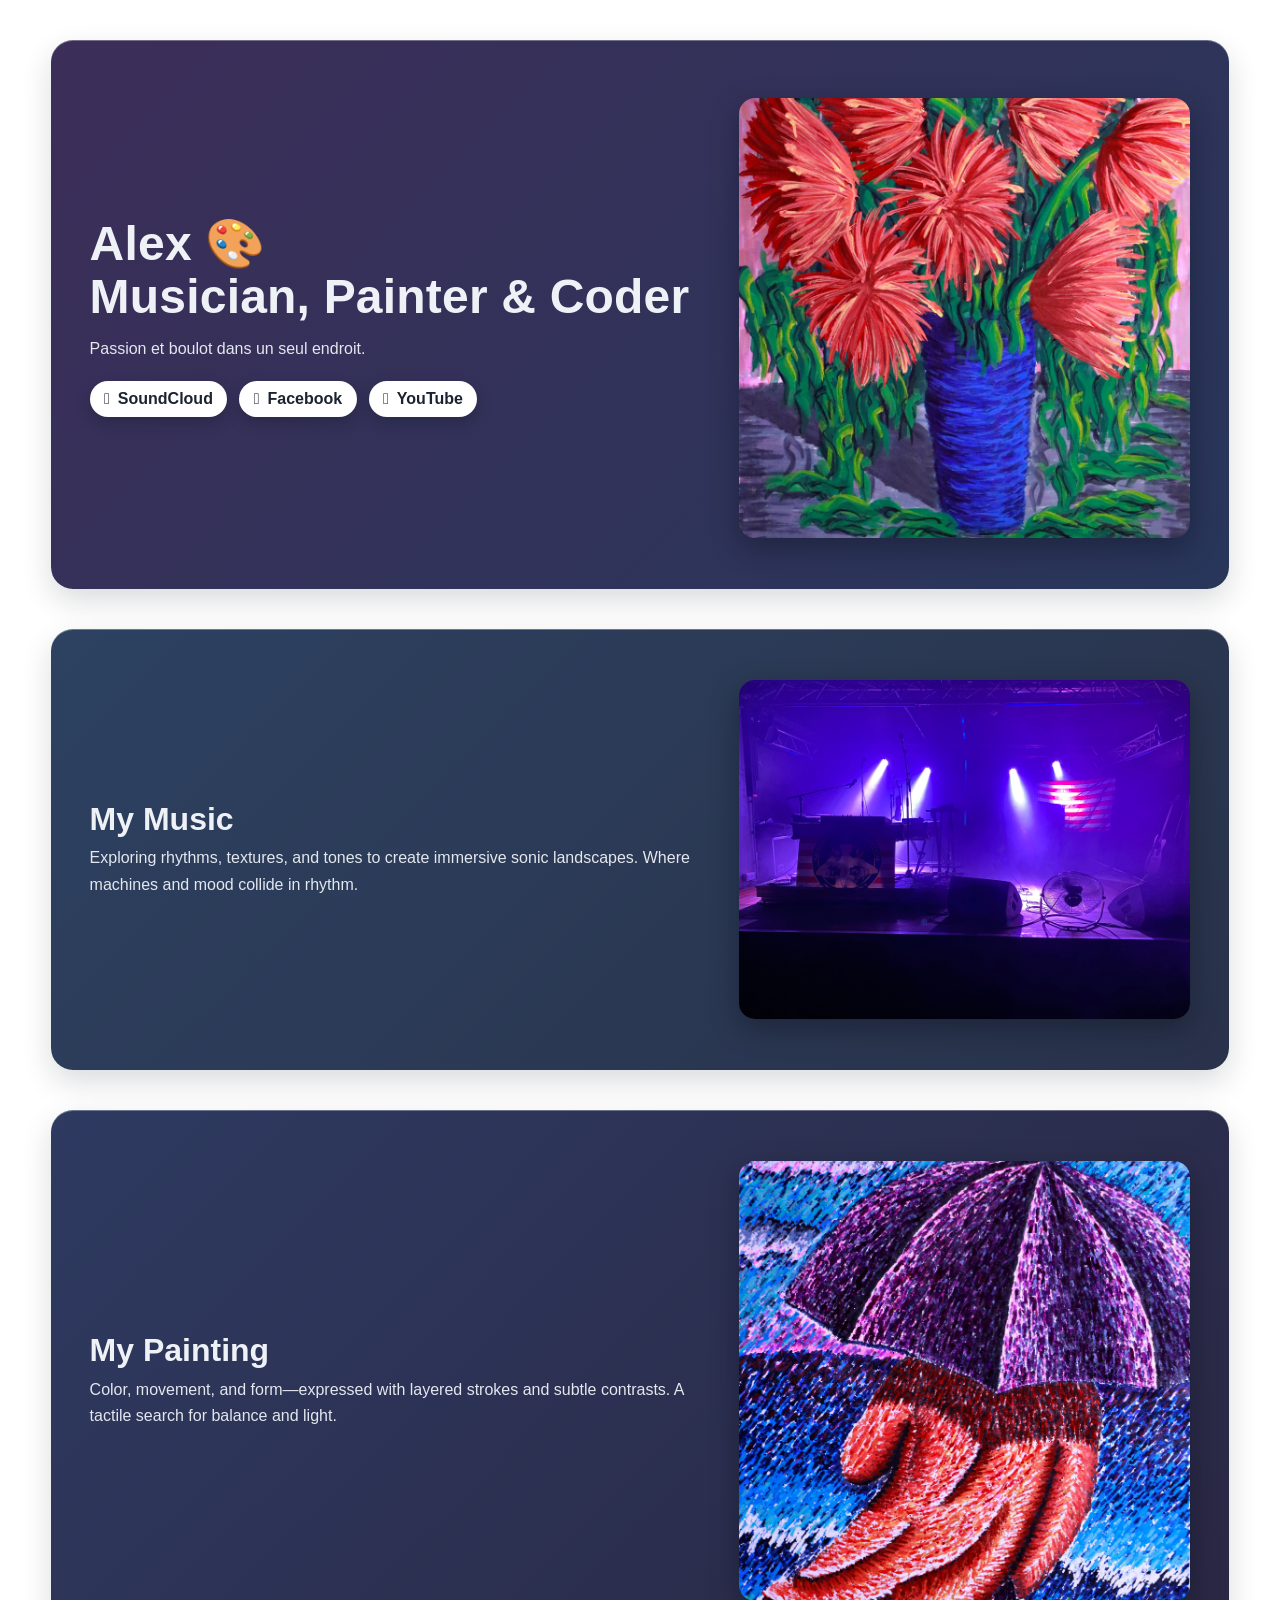
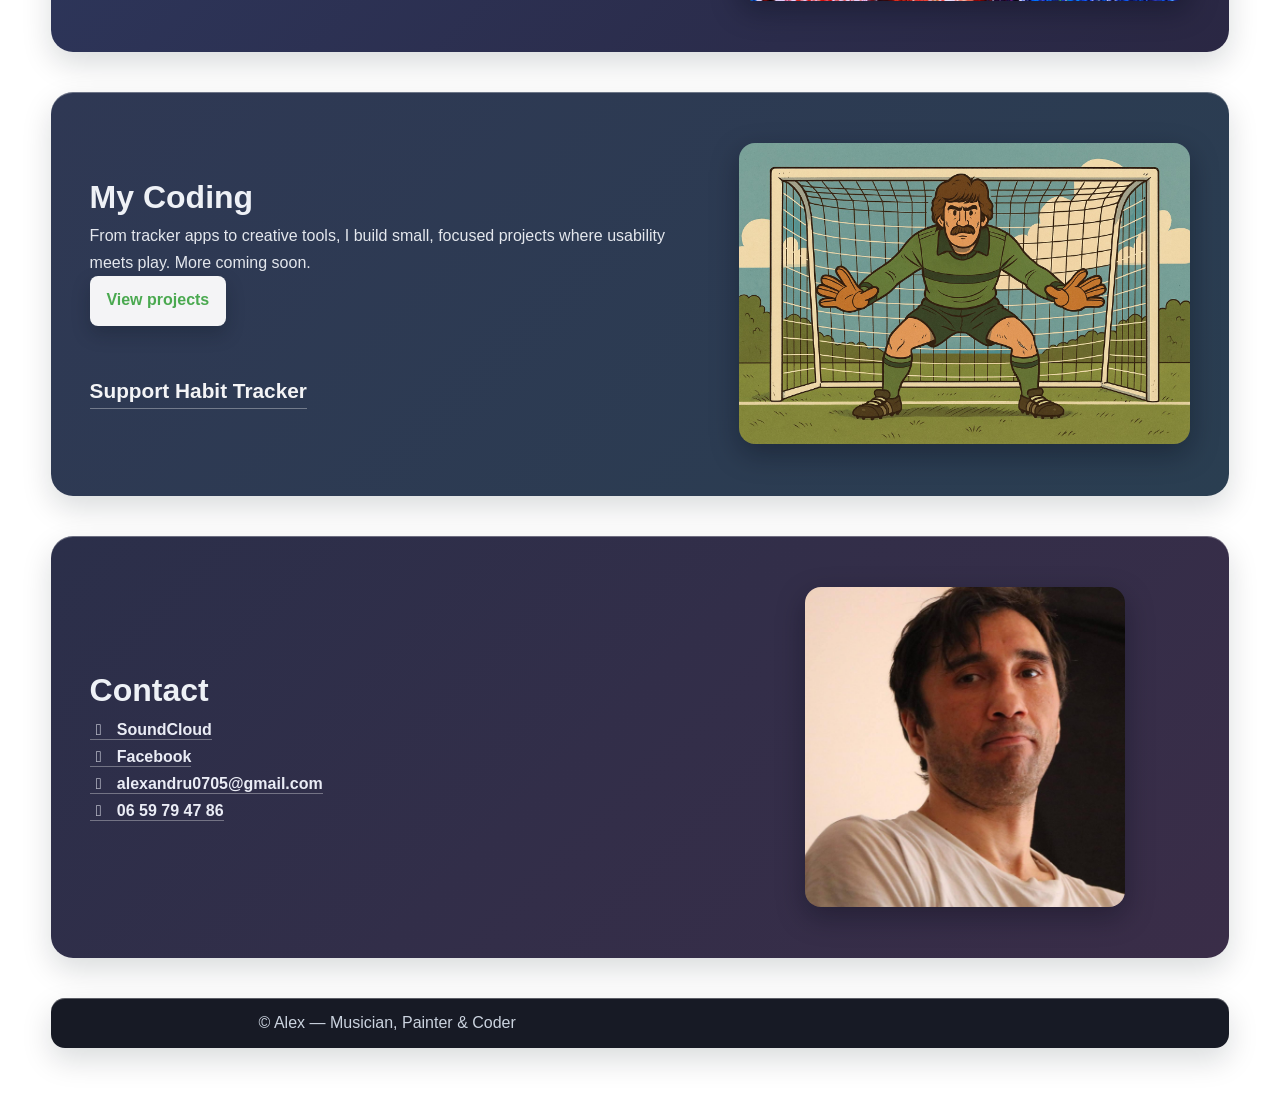
==== commit d037070f: "Update View projects button with App Store link" ====
--- a/index.html
+++ b/index.html
@@ -90,13 +90,13 @@
           </p>
           <p>
            <p>
-            <a class="button" href="#" aria-label="View projects">View projects</a>
+            <a class="button" href="https://apps.apple.com/app/id6751188550" aria-label="View projects">View projects</a>
            </p>
 
               <!-- Add some spacing before the support link -->
           <p style="margin-top: 2rem;">
-            <a href="mailto:alexandru0705@gmail.com?subject=Support%20Request%20Habit%20Tracker">
-                     Support Habit Tracker
+            <a class="support-link" href="mailto:alexandru0705@gmail.com?subject=Support%20Request%20Habit%20Tracker">
+                       Support Habit Tracker
             </a>
           </p>
         </div>
--- a/assets/css/main.css
+++ b/assets/css/main.css
@@ -142,6 +142,17 @@
   text-decoration: none;
   box-shadow: 0 8px 18px rgba(10, 18, 28, 0.25);
 }
+.support-link {
+  font-size: 1.3rem;   /* makes text bigger */
+  font-weight: 700;    /* bold */
+  color: #ffffff;      /* white text */
+  text-decoration: underline; /* emphasised look */
+  display: inline-block;
+  margin-top: 1rem;
+}
+.support-link:hover {
+  color: #4CAF50;      /* green highlight on hover */
+}
 .button:hover { transform: translateY(-1px); }
 
 /* Contact list */
